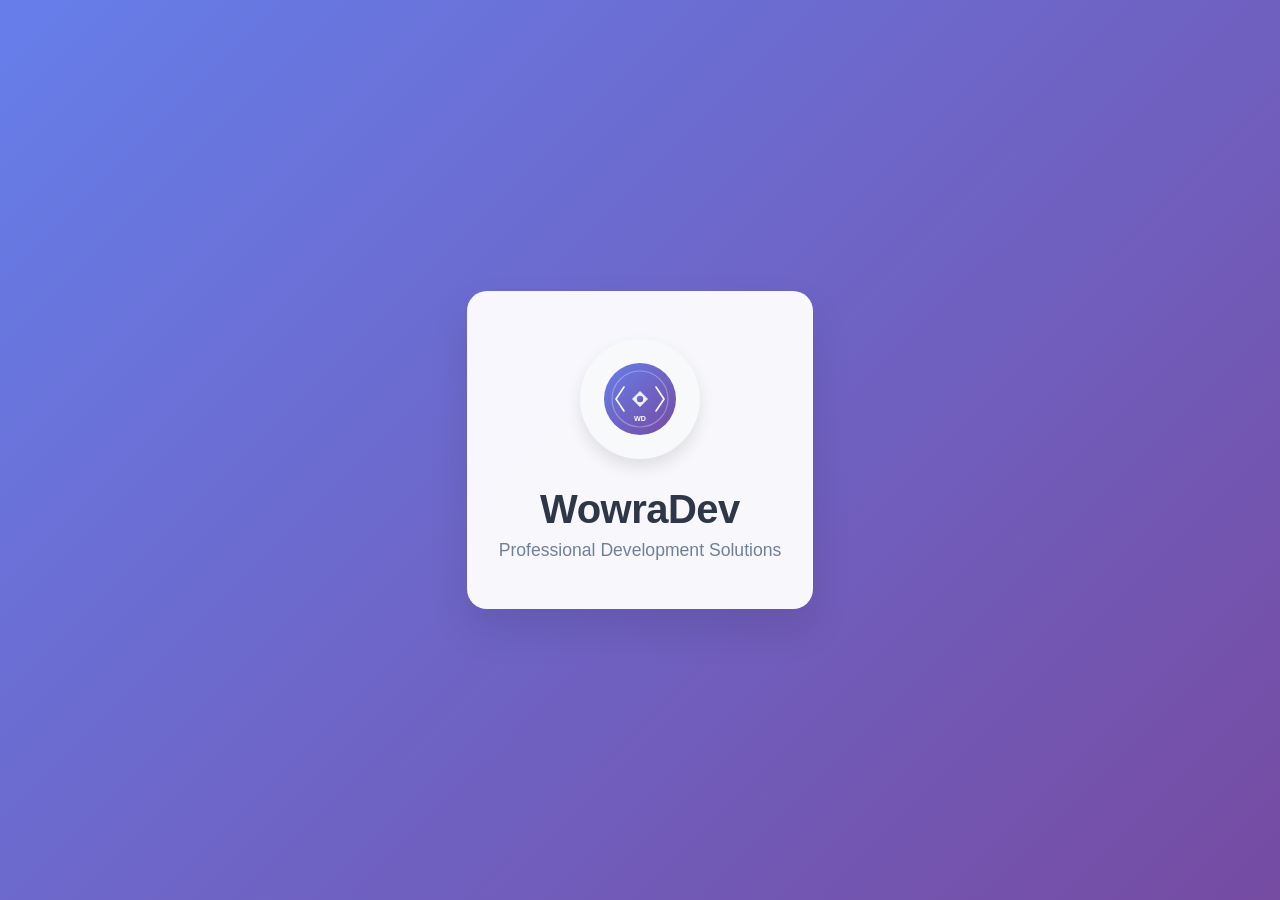
==== index.html @ b3dbdb80 "Create complete landing page with logo, styling, and responsive design Co-authored-by: marcellelek <" ====
<!DOCTYPE html>
<html lang="en">
<head>
    <meta charset="UTF-8">
    <meta name="viewport" content="width=device-width, initial-scale=1.0">
    <title>WowraDev - Development Company</title>
    <link rel="stylesheet" href="styles.css">
</head>
<body>
    <main class="container">
        <div class="logo-container">
            <img src="logo.svg" alt="WowraDev Logo" class="logo">
            <h1>WowraDev</h1>
            <p class="tagline">Professional Development Solutions</p>
        </div>
    </main>
</body>
</html>
---- styles.css ----
/* Reset and base styles */
* {
    margin: 0;
    padding: 0;
    box-sizing: border-box;
}

body {
    font-family: -apple-system, BlinkMacSystemFont, 'Segoe UI', Roboto, Oxygen, Ubuntu, Cantarell, sans-serif;
    background: linear-gradient(135deg, #667eea 0%, #764ba2 100%);
    min-height: 100vh;
    display: flex;
    align-items: center;
    justify-content: center;
    color: #333;
}

.container {
    text-align: center;
    padding: 2rem;
}

.logo-container {
    background: rgba(255, 255, 255, 0.95);
    padding: 3rem 2rem;
    border-radius: 20px;
    box-shadow: 0 20px 40px rgba(0, 0, 0, 0.1);
    backdrop-filter: blur(10px);
    max-width: 500px;
    margin: 0 auto;
}

.logo {
    width: 120px;
    height: 120px;
    margin-bottom: 1.5rem;
    border-radius: 50%;
    object-fit: contain;
    background: #f8f9fa;
    padding: 20px;
    box-shadow: 0 8px 16px rgba(0, 0, 0, 0.1);
}

h1 {
    font-size: 2.5rem;
    font-weight: 700;
    color: #2d3748;
    margin-bottom: 0.5rem;
    letter-spacing: -0.5px;
}

.tagline {
    font-size: 1.1rem;
    color: #718096;
    font-weight: 400;
    margin-top: 0.5rem;
}

/* Responsive design */
@media (max-width: 768px) {
    .container {
        padding: 1rem;
    }
    
    .logo-container {
        padding: 2rem 1.5rem;
        margin: 1rem;
    }
    
    h1 {
        font-size: 2rem;
    }
    
    .logo {
        width: 100px;
        height: 100px;
    }
}

@media (max-width: 480px) {
    h1 {
        font-size: 1.75rem;
    }
    
    .tagline {
        font-size: 1rem;
    }
    
    .logo {
        width: 80px;
        height: 80px;
        padding: 15px;
    }
}
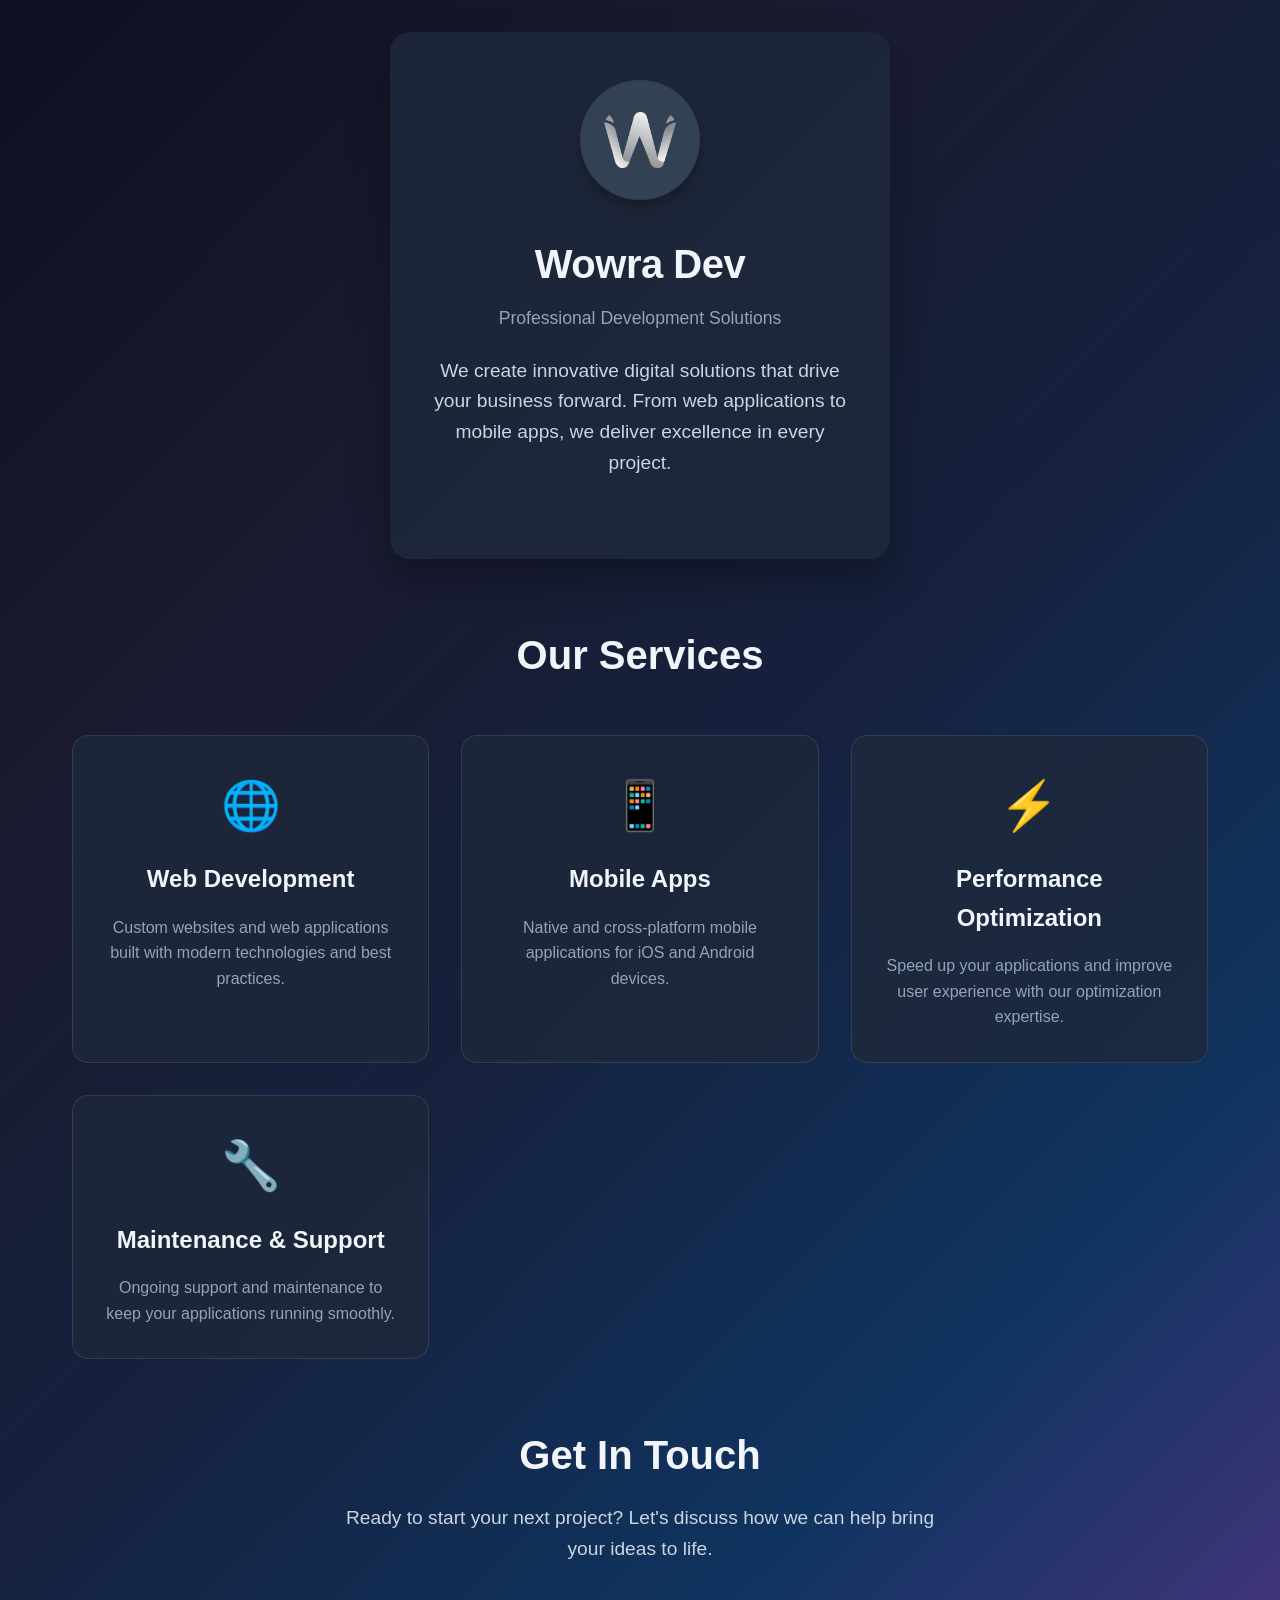
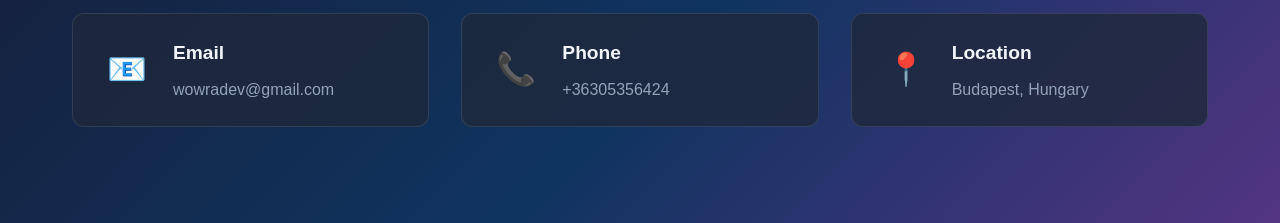
==== commit 034cda5d: "Website" ====
--- a/index.html
+++ b/index.html
@@ -3,16 +3,76 @@
 <head>
     <meta charset="UTF-8">
     <meta name="viewport" content="width=device-width, initial-scale=1.0">
-    <title>WowraDev - Development Company</title>
+    <title>Wowra Dev - Development Company</title>
     <link rel="stylesheet" href="styles.css">
 </head>
 <body>
     <main class="container">
-        <div class="logo-container">
-            <img src="logo.svg" alt="WowraDev Logo" class="logo">
-            <h1>WowraDev</h1>
-            <p class="tagline">Professional Development Solutions</p>
-        </div>
+        <!-- Hero Section -->
+        <section class="hero">
+            <div class="logo-container">
+                <img src="logo.png" alt="WowraDev Logo" class="logo">
+                <h1>Wowra Dev</h1>
+                <p class="tagline">Professional Development Solutions</p>
+                <p class="hero-description">We create innovative digital solutions that drive your business forward. From web applications to mobile apps, we deliver excellence in every project.</p>
+            </div>
+        </section>
+
+        <!-- Services Section -->
+        <section class="services">
+            <h2>Our Services</h2>
+            <div class="services-grid">
+                <div class="service-card">
+                    <div class="service-icon">🌐</div>
+                    <h3>Web Development</h3>
+                    <p>Custom websites and web applications built with modern technologies and best practices.</p>
+                </div>
+                <div class="service-card">
+                    <div class="service-icon">📱</div>
+                    <h3>Mobile Apps</h3>
+                    <p>Native and cross-platform mobile applications for iOS and Android devices.</p>
+                </div>
+                <div class="service-card">
+                    <div class="service-icon">⚡</div>
+                    <h3>Performance Optimization</h3>
+                    <p>Speed up your applications and improve user experience with our optimization expertise.</p>
+                </div>
+                <div class="service-card">
+                    <div class="service-icon">🔧</div>
+                    <h3>Maintenance & Support</h3>
+                    <p>Ongoing support and maintenance to keep your applications running smoothly.</p>
+                </div>
+            </div>
+        </section>
+
+        <!-- Contact Section -->
+        <section class="contact">
+            <h2>Get In Touch</h2>
+            <p class="contact-description">Ready to start your next project? Let's discuss how we can help bring your ideas to life.</p>
+            <div class="contact-info">
+                <div class="contact-item">
+                    <div class="contact-icon">📧</div>
+                    <div>
+                        <h4>Email</h4>
+                        <p>wowradev@gmail.com</p>
+                    </div>
+                </div>
+                <div class="contact-item">
+                    <div class="contact-icon">📞</div>
+                    <div>
+                        <h4>Phone</h4>
+                        <p>+36305356424</p>
+                    </div>
+                </div>
+                <div class="contact-item">
+                    <div class="contact-icon">📍</div>
+                    <div>
+                        <h4>Location</h4>
+                        <p>Budapest, Hungary</p>
+                    </div>
+                </div>
+            </div>
+        </section>
     </main>
 </body>
 </html>
--- a/styles.css
+++ b/styles.css
@@ -7,24 +7,23 @@
 
 body {
     font-family: -apple-system, BlinkMacSystemFont, 'Segoe UI', Roboto, Oxygen, Ubuntu, Cantarell, sans-serif;
-    background: linear-gradient(135deg, #667eea 0%, #764ba2 100%);
+    background: linear-gradient(135deg, #0f0f23 0%, #1a1a2e 25%, #16213e 50%, #0f3460 75%, #533483 100%);
     min-height: 100vh;
-    display: flex;
-    align-items: center;
-    justify-content: center;
-    color: #333;
+    color: #e2e8f0;
+    line-height: 1.6;
 }
 
 .container {
-    text-align: center;
+    max-width: 1200px;
+    margin: 0 auto;
     padding: 2rem;
 }
 
 .logo-container {
-    background: rgba(255, 255, 255, 0.95);
+    background: rgba(30, 41, 59, 0.9);
     padding: 3rem 2rem;
     border-radius: 20px;
-    box-shadow: 0 20px 40px rgba(0, 0, 0, 0.1);
+    box-shadow: 0 20px 40px rgba(0, 0, 0, 0.3);
     backdrop-filter: blur(10px);
     max-width: 500px;
     margin: 0 auto;
@@ -36,22 +35,22 @@
     margin-bottom: 1.5rem;
     border-radius: 50%;
     object-fit: contain;
-    background: #f8f9fa;
+    background: #334155;
     padding: 20px;
-    box-shadow: 0 8px 16px rgba(0, 0, 0, 0.1);
+    box-shadow: 0 8px 16px rgba(0, 0, 0, 0.3);
 }
 
 h1 {
     font-size: 2.5rem;
     font-weight: 700;
-    color: #2d3748;
+    color: #f1f5f9;
     margin-bottom: 0.5rem;
     letter-spacing: -0.5px;
 }
 
 .tagline {
     font-size: 1.1rem;
-    color: #718096;
+    color: #94a3b8;
     font-weight: 400;
     margin-top: 0.5rem;
 }
@@ -91,4 +90,274 @@
         height: 80px;
         padding: 15px;
     }
+}
+
+/* Hero Section */
+.hero {
+    text-align: center;
+    margin-bottom: 4rem;
+}
+
+.hero-description {
+    font-size: 1.2rem;
+    color: #cbd5e1;
+    margin: 1.5rem 0 2rem 0;
+    max-width: 600px;
+    margin-left: auto;
+    margin-right: auto;
+}
+
+.cta-buttons {
+    display: flex;
+    gap: 1rem;
+    justify-content: center;
+    flex-wrap: wrap;
+    margin-top: 2rem;
+}
+
+.btn {
+    padding: 12px 24px;
+    border: none;
+    border-radius: 8px;
+    font-size: 1rem;
+    font-weight: 600;
+    cursor: pointer;
+    transition: all 0.3s ease;
+    text-decoration: none;
+    display: inline-block;
+}
+
+.btn-primary {
+    background: linear-gradient(135deg, #667eea 0%, #764ba2 100%);
+    color: white;
+}
+
+.btn-primary:hover {
+    transform: translateY(-2px);
+    box-shadow: 0 8px 20px rgba(102, 126, 234, 0.4);
+}
+
+.btn-secondary {
+    background: transparent;
+    color: #e2e8f0;
+    border: 2px solid #e2e8f0;
+}
+
+.btn-secondary:hover {
+    background: #e2e8f0;
+    color: #1a1a2e;
+    transform: translateY(-2px);
+}
+
+/* Services Section */
+.services {
+    margin: 4rem 0;
+    text-align: center;
+}
+
+.services h2 {
+    font-size: 2.5rem;
+    color: #f1f5f9;
+    margin-bottom: 3rem;
+    font-weight: 700;
+}
+
+.services-grid {
+    display: grid;
+    grid-template-columns: repeat(auto-fit, minmax(280px, 1fr));
+    gap: 2rem;
+    margin-top: 2rem;
+}
+
+.service-card {
+    background: rgba(30, 41, 59, 0.8);
+    padding: 2rem;
+    border-radius: 16px;
+    border: 1px solid rgba(255, 255, 255, 0.1);
+    transition: all 0.3s ease;
+    backdrop-filter: blur(10px);
+}
+
+.service-card:hover {
+    transform: translateY(-5px);
+    box-shadow: 0 20px 40px rgba(0, 0, 0, 0.3);
+    border-color: rgba(102, 126, 234, 0.5);
+}
+
+.service-icon {
+    font-size: 3rem;
+    margin-bottom: 1rem;
+}
+
+.service-card h3 {
+    color: #f1f5f9;
+    font-size: 1.5rem;
+    margin-bottom: 1rem;
+    font-weight: 600;
+}
+
+.service-card p {
+    color: #94a3b8;
+    line-height: 1.6;
+}
+
+/* About Section */
+.about {
+    margin: 4rem 0;
+    text-align: center;
+}
+
+.about h2 {
+    font-size: 2.5rem;
+    color: #f1f5f9;
+    margin-bottom: 3rem;
+    font-weight: 700;
+}
+
+.about-content {
+    display: grid;
+    grid-template-columns: 1fr 1fr;
+    gap: 3rem;
+    align-items: center;
+    text-align: left;
+}
+
+.about-text p {
+    color: #cbd5e1;
+    font-size: 1.1rem;
+    margin-bottom: 1.5rem;
+    line-height: 1.7;
+}
+
+.stats {
+    display: flex;
+    flex-direction: column;
+    gap: 2rem;
+}
+
+.stat {
+    text-align: center;
+    padding: 1.5rem;
+    background: rgba(30, 41, 59, 0.8);
+    border-radius: 12px;
+    border: 1px solid rgba(255, 255, 255, 0.1);
+}
+
+.stat h3 {
+    font-size: 2.5rem;
+    color: #667eea;
+    font-weight: 700;
+    margin-bottom: 0.5rem;
+}
+
+.stat p {
+    color: #94a3b8;
+    font-size: 1rem;
+}
+
+/* Contact Section */
+.contact {
+    margin: 4rem 0;
+    text-align: center;
+}
+
+.contact h2 {
+    font-size: 2.5rem;
+    color: #f1f5f9;
+    margin-bottom: 1rem;
+    font-weight: 700;
+}
+
+.contact-description {
+    color: #cbd5e1;
+    font-size: 1.2rem;
+    margin-bottom: 3rem;
+    max-width: 600px;
+    margin-left: auto;
+    margin-right: auto;
+}
+
+.contact-info {
+    display: grid;
+    grid-template-columns: repeat(auto-fit, minmax(250px, 1fr));
+    gap: 2rem;
+    margin-top: 2rem;
+}
+
+.contact-item {
+    display: flex;
+    align-items: center;
+    gap: 1rem;
+    padding: 1.5rem;
+    background: rgba(30, 41, 59, 0.8);
+    border-radius: 12px;
+    border: 1px solid rgba(255, 255, 255, 0.1);
+    text-align: left;
+    transition: all 0.3s ease;
+}
+
+.contact-item:hover {
+    transform: translateY(-3px);
+    box-shadow: 0 10px 25px rgba(0, 0, 0, 0.2);
+}
+
+.contact-icon {
+    font-size: 2rem;
+    min-width: 60px;
+    text-align: center;
+}
+
+.contact-item h4 {
+    color: #f1f5f9;
+    font-size: 1.2rem;
+    margin-bottom: 0.5rem;
+    font-weight: 600;
+}
+
+.contact-item p {
+    color: #94a3b8;
+    margin: 0;
+}
+
+/* Responsive Design Updates */
+@media (max-width: 768px) {
+    .about-content {
+        grid-template-columns: 1fr;
+        text-align: center;
+    }
+    
+    .stats {
+        flex-direction: row;
+        justify-content: space-around;
+    }
+    
+    .cta-buttons {
+        flex-direction: column;
+        align-items: center;
+    }
+    
+    .btn {
+        width: 200px;
+    }
+    
+    .services h2,
+    .about h2,
+    .contact h2 {
+        font-size: 2rem;
+    }
+}
+
+@media (max-width: 480px) {
+    .stats {
+        flex-direction: column;
+    }
+    
+    .contact-info {
+        grid-template-columns: 1fr;
+    }
+    
+    .contact-item {
+        text-align: center;
+        flex-direction: column;
+    }
 }
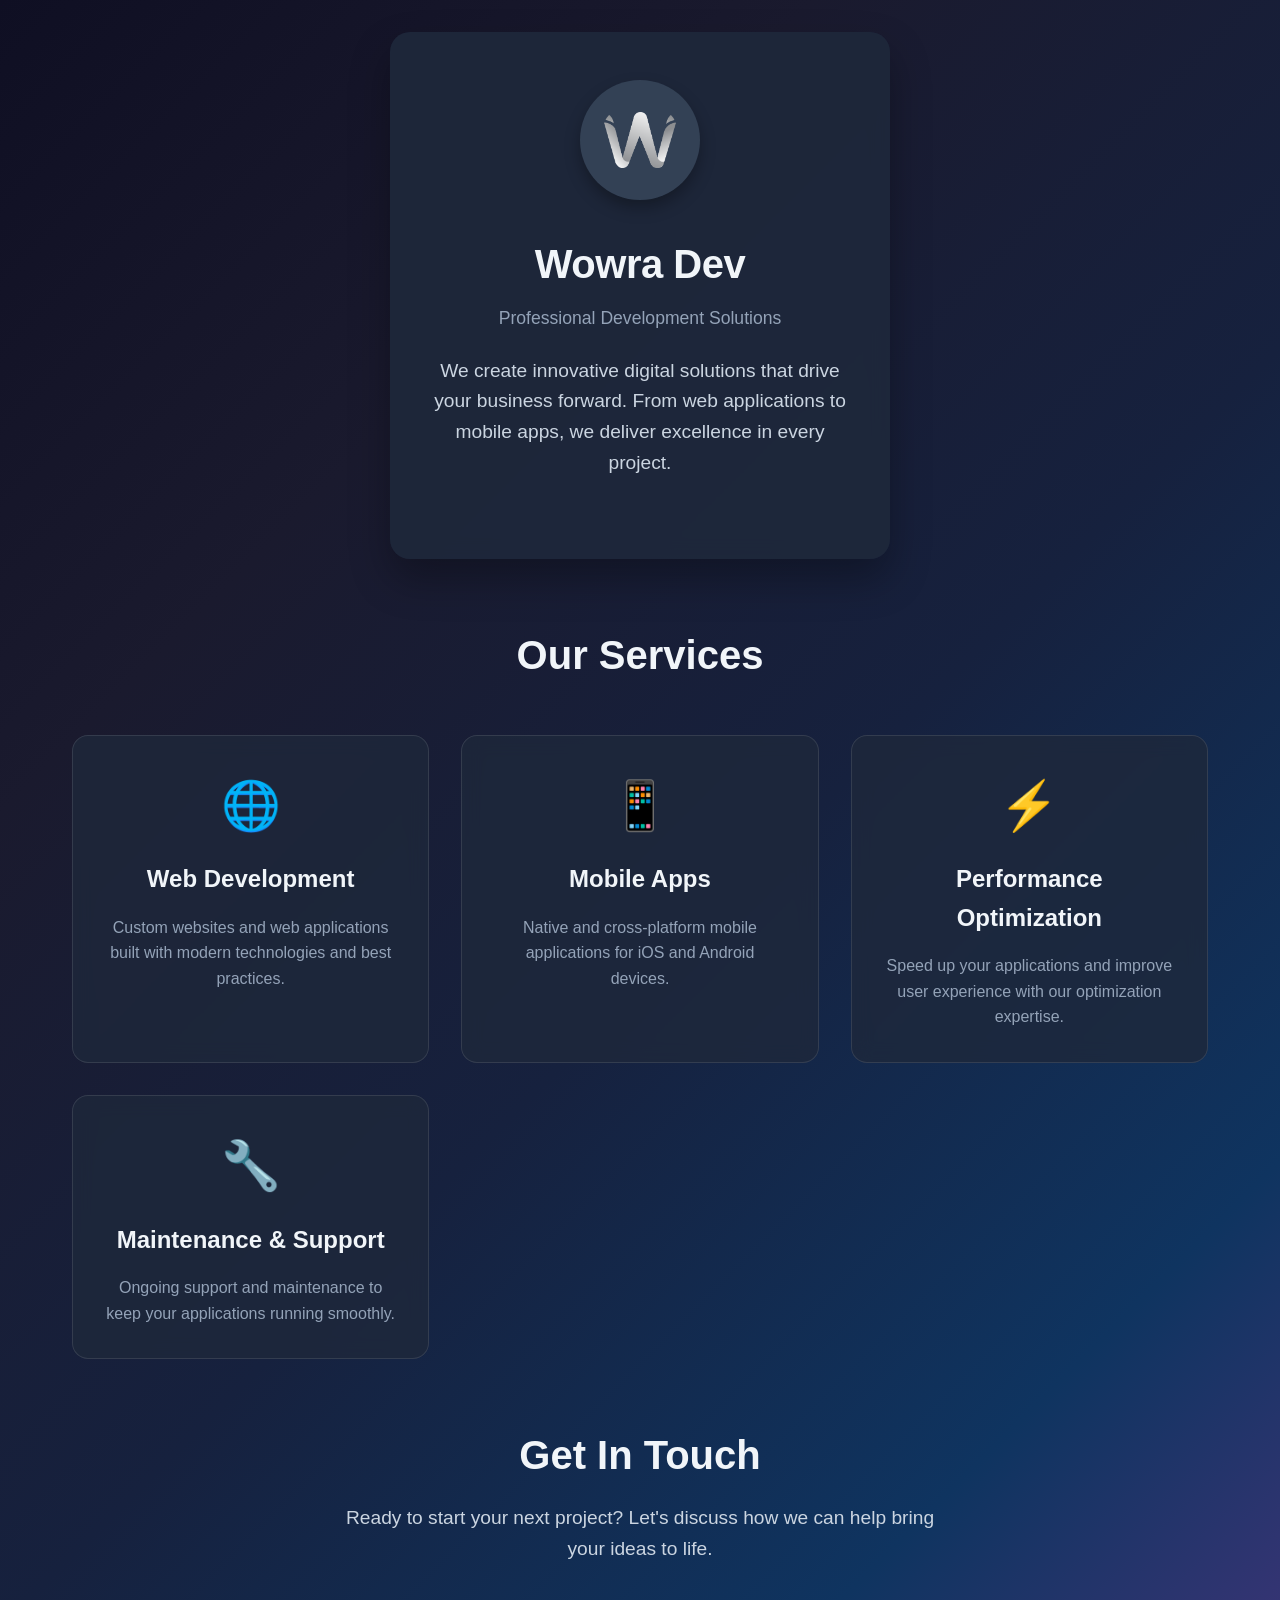
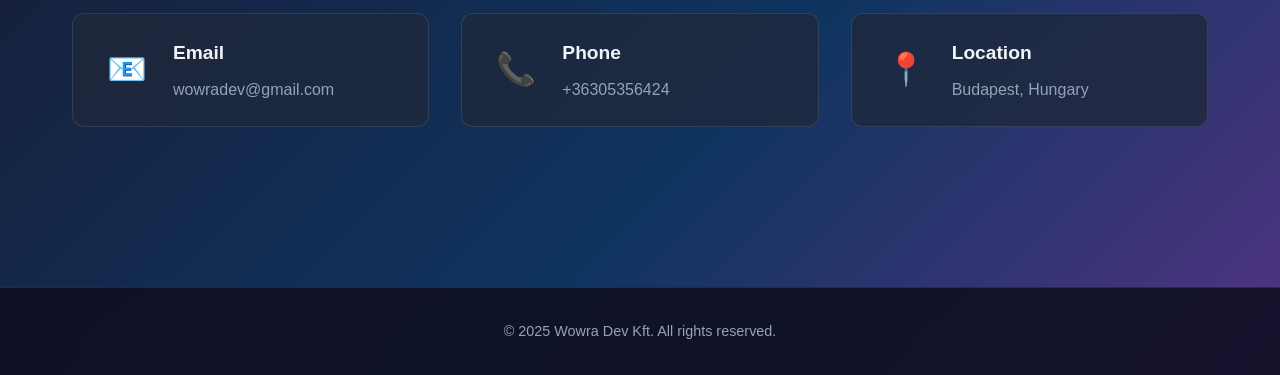
==== commit 9b286ec2: "Footer" ====
--- a/index.html
+++ b/index.html
@@ -74,5 +74,9 @@
             </div>
         </section>
     </main>
+    
+    <footer class="footer">
+        <p>&copy; 2025 Wowra Dev Kft. All rights reserved.</p>
+    </footer>
 </body>
 </html>
--- a/styles.css
+++ b/styles.css
@@ -360,4 +360,20 @@
         text-align: center;
         flex-direction: column;
     }
+}
+
+/* Footer */
+.footer {
+    background: rgba(15, 15, 35, 0.9);
+    border-top: 1px solid rgba(255, 255, 255, 0.1);
+    padding: 2rem 0;
+    text-align: center;
+    margin-top: 4rem;
+    backdrop-filter: blur(10px);
+}
+
+.footer p {
+    color: #94a3b8;
+    font-size: 0.9rem;
+    margin: 0;
 }
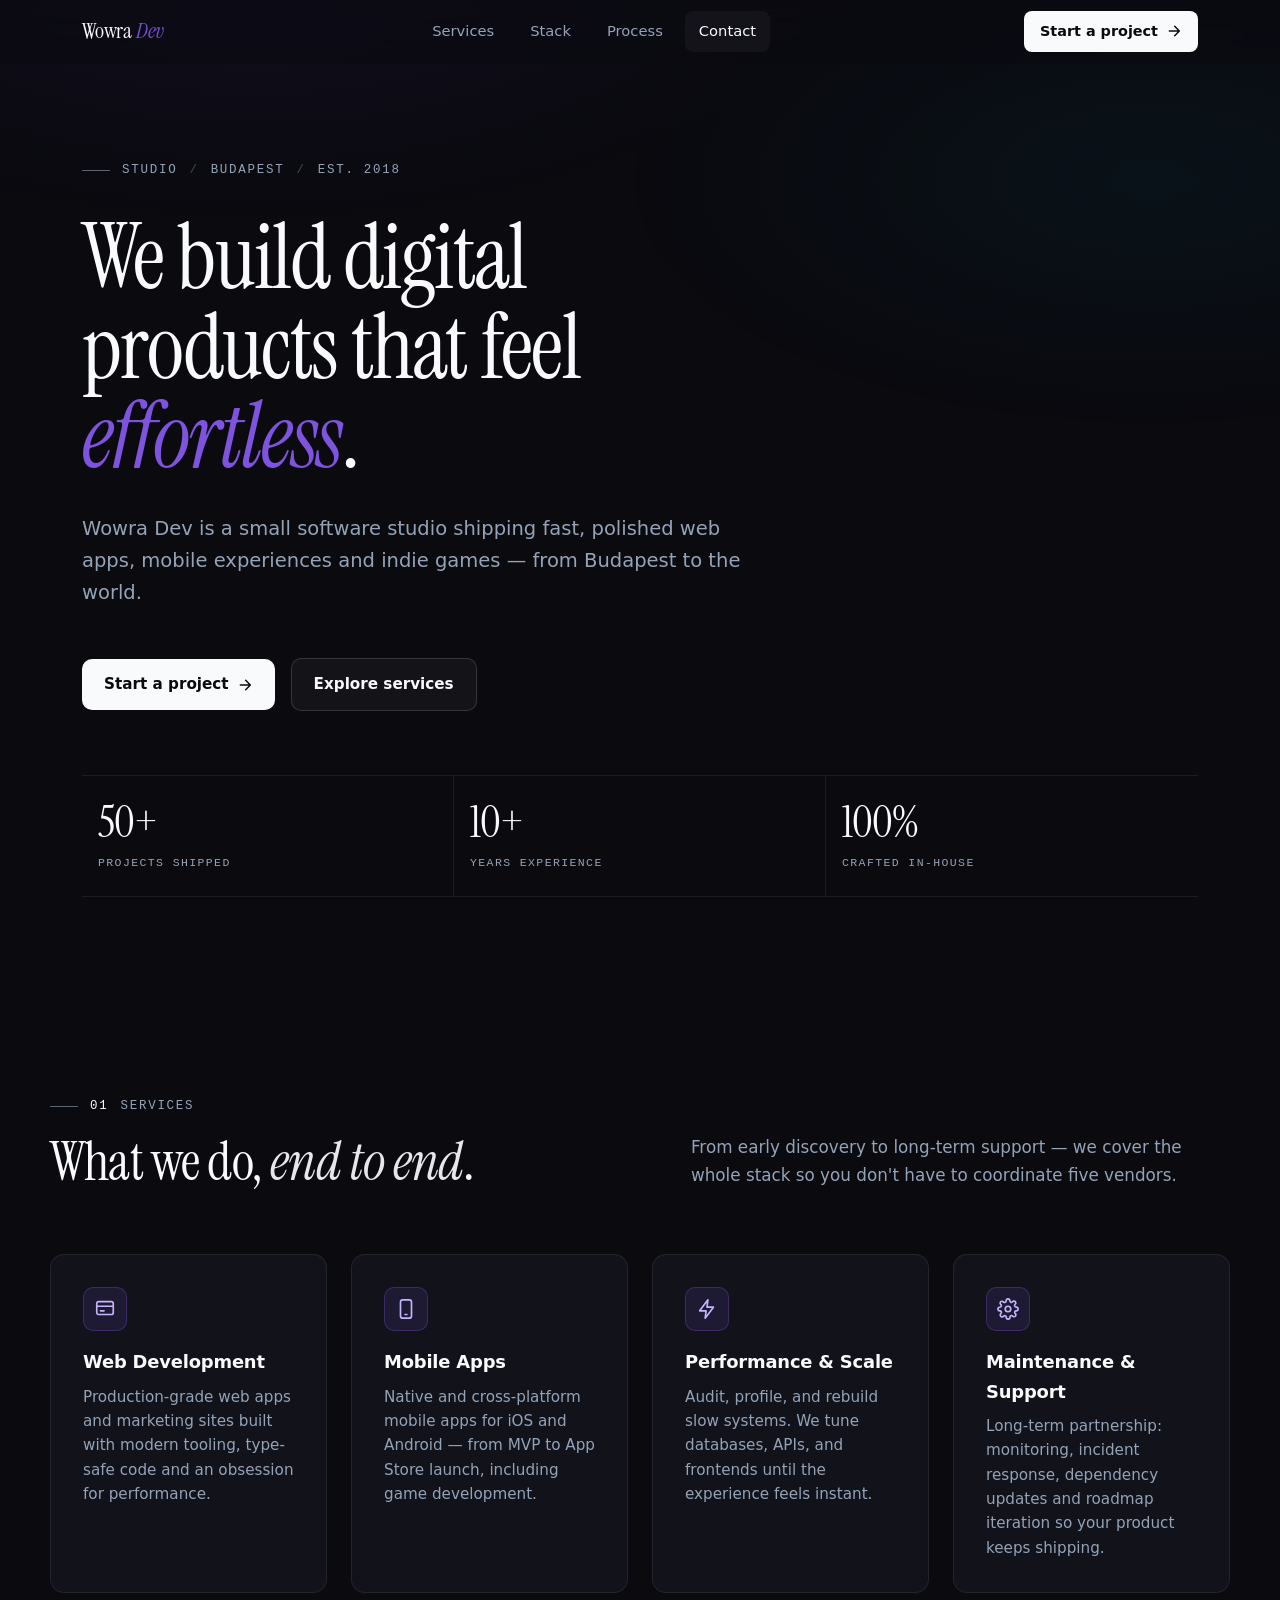
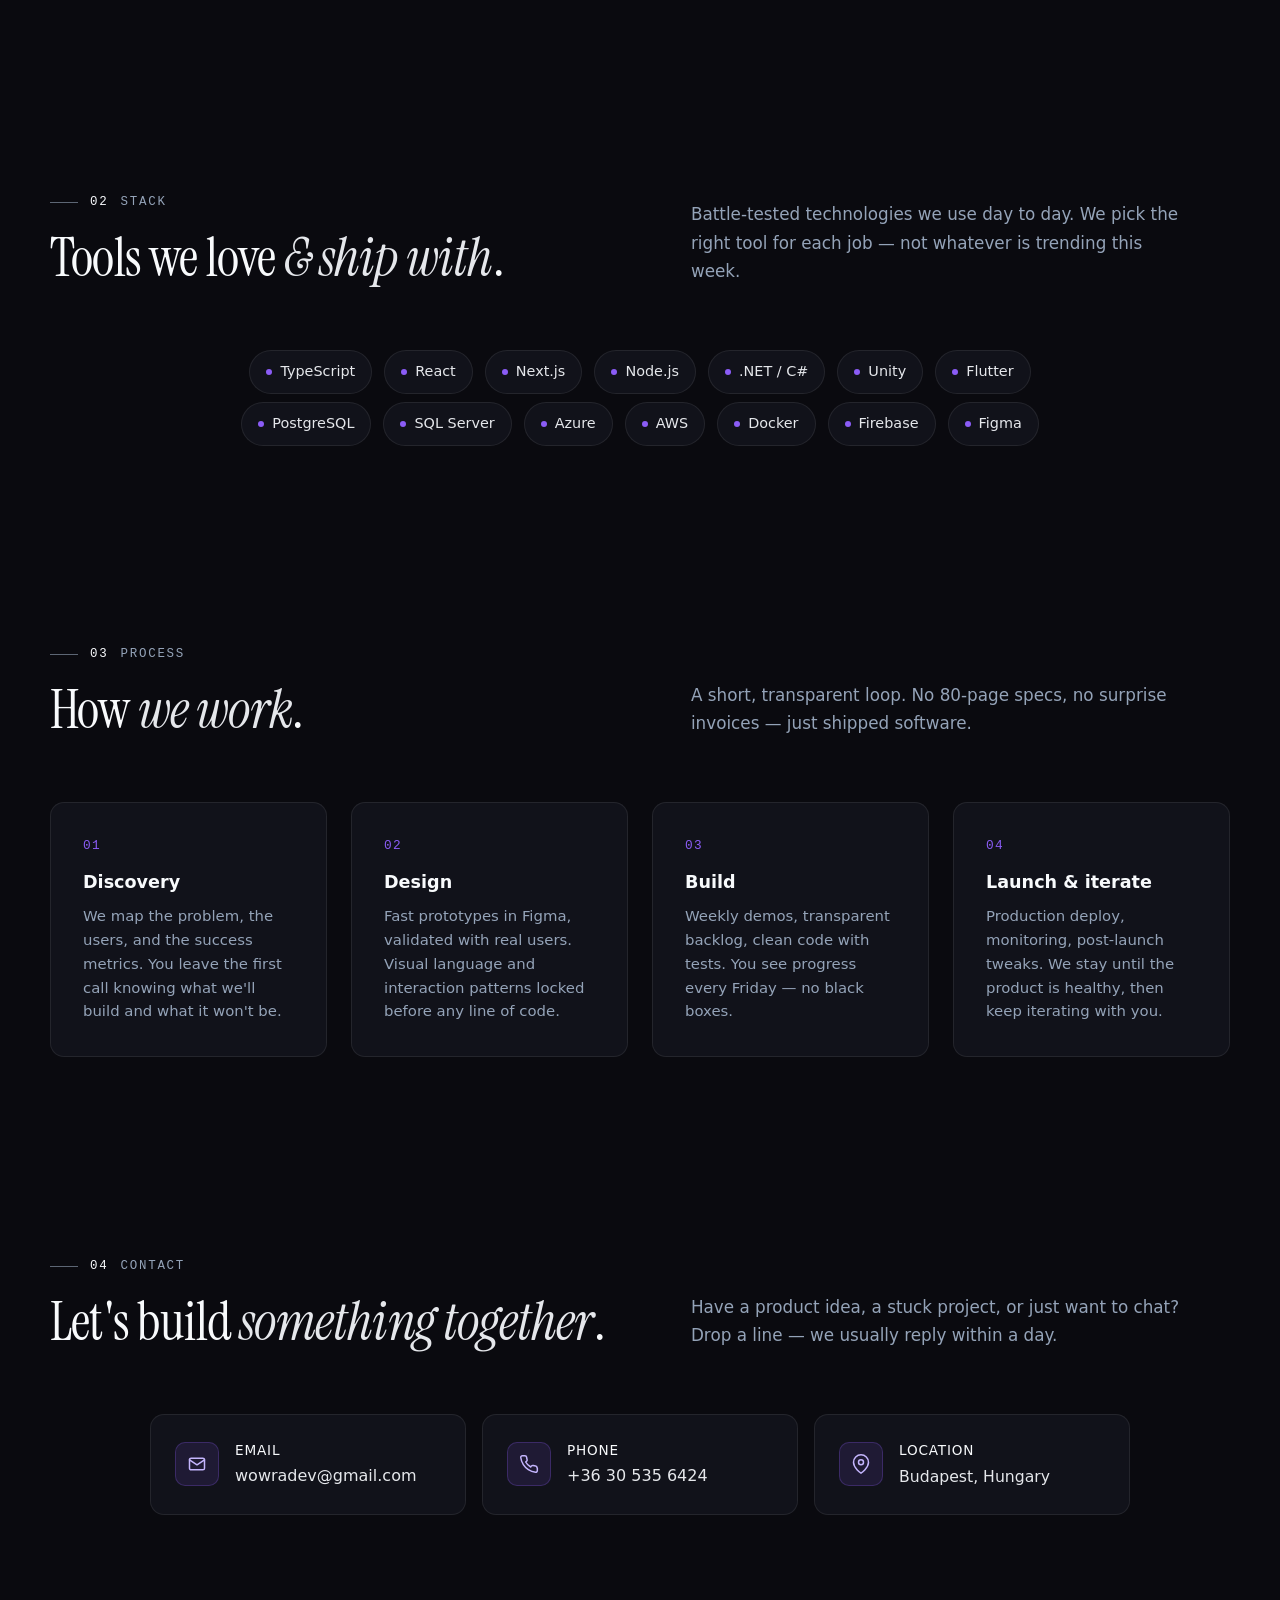
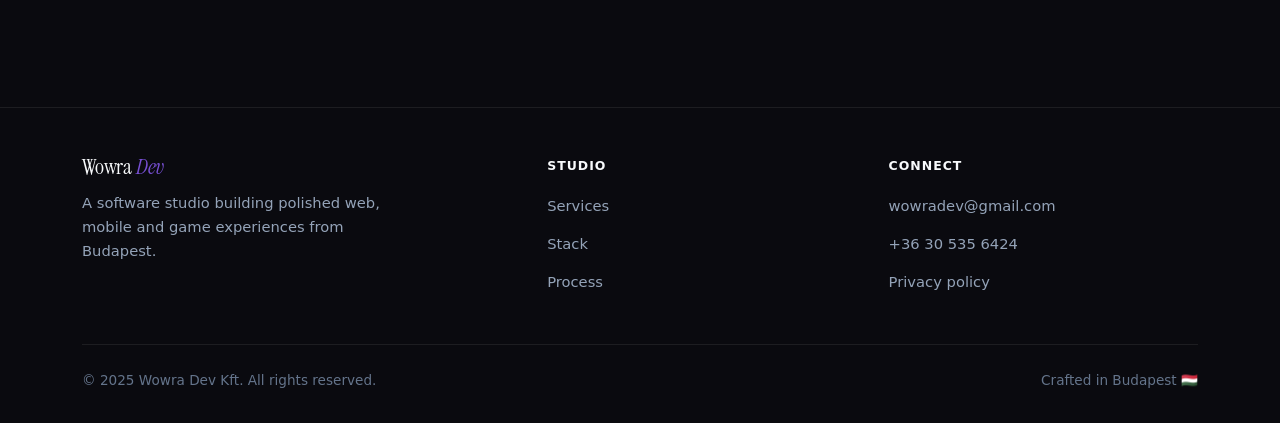
==== commit c11198f0: "redesign" ====
--- a/index.html
+++ b/index.html
@@ -3,69 +3,241 @@
 <head>
     <meta charset="UTF-8">
     <meta name="viewport" content="width=device-width, initial-scale=1.0">
-    <title>Wowra Dev - Development Company</title>
+    <title>Wowra Dev — Software studio building web, mobile & games</title>
+    <meta name="description" content="Wowra Dev is a Budapest-based software studio crafting modern web apps, mobile experiences and indie games.">
+    <link rel="icon" type="image/svg+xml" href="logo.svg">
+    <link rel="preconnect" href="https://fonts.googleapis.com">
+    <link rel="preconnect" href="https://fonts.gstatic.com" crossorigin>
     <link rel="stylesheet" href="styles.css">
 </head>
 <body>
-    <main class="container">
-        <!-- Hero Section -->
-        <section class="hero">
-            <div class="logo-container">
-                <img src="logo.png" alt="WowraDev Logo" class="logo">
-                <h1>Wowra Dev</h1>
-                <p class="tagline">Professional Development Solutions</p>
-                <p class="hero-description">We create innovative digital solutions that drive your business forward. From web applications to mobile apps, we deliver excellence in every project.</p>
-            </div>
-        </section>
-
-        <!-- Services Section -->
-        <section class="services">
-            <h2>Our Services</h2>
+    <div class="bg-grid" aria-hidden="true"></div>
+
+    <header class="nav" id="nav">
+        <div class="nav-inner">
+            <a href="#top" class="brand" aria-label="Wowra Dev home">
+                Wowra <em>Dev</em>
+            </a>
+
+            <nav aria-label="Primary">
+                <ul class="nav-links" id="navLinks">
+                    <li><a href="#services">Services</a></li>
+                    <li><a href="#stack">Stack</a></li>
+                    <li><a href="#process">Process</a></li>
+                    <li><a href="#contact">Contact</a></li>
+                </ul>
+            </nav>
+
+            <a class="nav-cta" href="#contact">
+                Start a project
+                <svg class="btn-icon" viewBox="0 0 24 24" fill="none" stroke="currentColor" stroke-width="2.2" stroke-linecap="round" stroke-linejoin="round" aria-hidden="true"><path d="M5 12h14M13 5l7 7-7 7"/></svg>
+            </a>
+
+            <button class="nav-toggle" id="navToggle" aria-label="Toggle navigation" aria-expanded="false" aria-controls="navLinks">
+                <svg viewBox="0 0 24 24" fill="none" stroke="currentColor" stroke-width="2" stroke-linecap="round" stroke-linejoin="round" width="22" height="22" aria-hidden="true"><line x1="4" y1="7" x2="20" y2="7"/><line x1="4" y1="12" x2="20" y2="12"/><line x1="4" y1="17" x2="20" y2="17"/></svg>
+            </button>
+        </div>
+    </header>
+
+    <main id="top">
+        <!-- ============ Hero ============ -->
+        <section class="hero container">
+            <p class="hero-meta reveal">
+                <span>Studio</span>
+                <span class="sep">/</span>
+                <span>Budapest</span>
+                <span class="sep">/</span>
+                <span>Est. 2018</span>
+            </p>
+            <h1 class="reveal reveal-delay-1">
+                We build digital<br>
+                products that feel <em>effortless</em>.
+            </h1>
+            <p class="hero-sub reveal reveal-delay-2">
+                Wowra Dev is a small software studio shipping fast, polished web apps,
+                mobile experiences and indie games — from Budapest to the world.
+            </p>
+            <div class="hero-cta reveal reveal-delay-3">
+                <a class="btn btn-primary" href="#contact">
+                    Start a project
+                    <svg class="btn-icon" viewBox="0 0 24 24" fill="none" stroke="currentColor" stroke-width="2.2" stroke-linecap="round" stroke-linejoin="round" aria-hidden="true"><path d="M5 12h14M13 5l7 7-7 7"/></svg>
+                </a>
+                <a class="btn btn-ghost" href="#services">Explore services</a>
+            </div>
+
+            <div class="hero-stats reveal reveal-delay-4">
+                <div class="hero-stat">
+                    <span class="n" data-count="50" data-suffix="+">0</span>
+                    <span class="l">Projects shipped</span>
+                </div>
+                <div class="hero-stat">
+                    <span class="n" data-count="10" data-suffix="+">0</span>
+                    <span class="l">Years experience</span>
+                </div>
+                <div class="hero-stat">
+                    <span class="n" data-count="100" data-suffix="%">0</span>
+                    <span class="l">Crafted in-house</span>
+                </div>
+            </div>
+        </section>
+
+        <!-- ============ Services ============ -->
+        <section class="section container" id="services">
+            <div class="section-head reveal">
+                <div>
+                    <span class="section-label"><span class="num">01</span><span>Services</span></span>
+                    <h2>What we do, <em>end&nbsp;to&nbsp;end</em>.</h2>
+                </div>
+                <p>From early discovery to long-term support — we cover the whole stack so you don't have to coordinate five vendors.</p>
+            </div>
+
             <div class="services-grid">
-                <div class="service-card">
-                    <div class="service-icon">🌐</div>
+                <article class="card reveal">
+                    <div class="card-icon">
+                        <svg viewBox="0 0 24 24" fill="none" stroke="currentColor" stroke-width="1.8" stroke-linecap="round" stroke-linejoin="round" aria-hidden="true">
+                            <rect x="3" y="4" width="18" height="14" rx="2"/>
+                            <path d="M3 9h18M7 14h4"/>
+                        </svg>
+                    </div>
                     <h3>Web Development</h3>
-                    <p>Custom websites and web applications built with modern technologies and best practices.</p>
-                </div>
-                <div class="service-card">
-                    <div class="service-icon">📱</div>
+                    <p>Production-grade web apps and marketing sites built with modern tooling, type-safe code and an obsession for performance.</p>
+                </article>
+
+                <article class="card reveal reveal-delay-1">
+                    <div class="card-icon">
+                        <svg viewBox="0 0 24 24" fill="none" stroke="currentColor" stroke-width="1.8" stroke-linecap="round" stroke-linejoin="round" aria-hidden="true">
+                            <rect x="6" y="2" width="12" height="20" rx="2.5"/>
+                            <path d="M11 18h2"/>
+                        </svg>
+                    </div>
                     <h3>Mobile Apps</h3>
-                    <p>Native and cross-platform mobile applications for iOS and Android devices.</p>
-                </div>
-                <div class="service-card">
-                    <div class="service-icon">⚡</div>
-                    <h3>Performance Optimization</h3>
-                    <p>Speed up your applications and improve user experience with our optimization expertise.</p>
-                </div>
-                <div class="service-card">
-                    <div class="service-icon">🔧</div>
-                    <h3>Maintenance & Support</h3>
-                    <p>Ongoing support and maintenance to keep your applications running smoothly.</p>
-                </div>
-            </div>
-        </section>
-
-        <!-- Contact Section -->
-        <section class="contact">
-            <h2>Get In Touch</h2>
-            <p class="contact-description">Ready to start your next project? Let's discuss how we can help bring your ideas to life.</p>
-            <div class="contact-info">
-                <div class="contact-item">
-                    <div class="contact-icon">📧</div>
+                    <p>Native and cross-platform mobile apps for iOS and Android — from MVP to App Store launch, including game development.</p>
+                </article>
+
+                <article class="card reveal reveal-delay-2">
+                    <div class="card-icon">
+                        <svg viewBox="0 0 24 24" fill="none" stroke="currentColor" stroke-width="1.8" stroke-linecap="round" stroke-linejoin="round" aria-hidden="true">
+                            <path d="M13 2 4 14h7l-1 8 9-12h-7l1-8z"/>
+                        </svg>
+                    </div>
+                    <h3>Performance &amp; Scale</h3>
+                    <p>Audit, profile, and rebuild slow systems. We tune databases, APIs, and frontends until the experience feels instant.</p>
+                </article>
+
+                <article class="card reveal reveal-delay-3">
+                    <div class="card-icon">
+                        <svg viewBox="0 0 24 24" fill="none" stroke="currentColor" stroke-width="1.8" stroke-linecap="round" stroke-linejoin="round" aria-hidden="true">
+                            <circle cx="12" cy="12" r="3"/>
+                            <path d="M19.4 15a1.7 1.7 0 0 0 .3 1.8l.1.1a2 2 0 1 1-2.8 2.8l-.1-.1a1.7 1.7 0 0 0-1.8-.3 1.7 1.7 0 0 0-1 1.5V21a2 2 0 1 1-4 0v-.1a1.7 1.7 0 0 0-1.1-1.5 1.7 1.7 0 0 0-1.8.3l-.1.1a2 2 0 1 1-2.8-2.8l.1-.1a1.7 1.7 0 0 0 .3-1.8 1.7 1.7 0 0 0-1.5-1H3a2 2 0 1 1 0-4h.1a1.7 1.7 0 0 0 1.5-1.1 1.7 1.7 0 0 0-.3-1.8l-.1-.1a2 2 0 1 1 2.8-2.8l.1.1a1.7 1.7 0 0 0 1.8.3H9a1.7 1.7 0 0 0 1-1.5V3a2 2 0 1 1 4 0v.1a1.7 1.7 0 0 0 1 1.5 1.7 1.7 0 0 0 1.8-.3l.1-.1a2 2 0 1 1 2.8 2.8l-.1.1a1.7 1.7 0 0 0-.3 1.8V9a1.7 1.7 0 0 0 1.5 1H21a2 2 0 1 1 0 4h-.1a1.7 1.7 0 0 0-1.5 1z"/>
+                        </svg>
+                    </div>
+                    <h3>Maintenance &amp; Support</h3>
+                    <p>Long-term partnership: monitoring, incident response, dependency updates and roadmap iteration so your product keeps shipping.</p>
+                </article>
+            </div>
+        </section>
+
+        <!-- ============ Tech stack ============ -->
+        <section class="section container" id="stack">
+            <div class="section-head reveal">
+                <div>
+                    <span class="section-label"><span class="num">02</span><span>Stack</span></span>
+                    <h2>Tools we love <em>&amp; ship with</em>.</h2>
+                </div>
+                <p>Battle-tested technologies we use day to day. We pick the right tool for each job — not whatever is trending this week.</p>
+            </div>
+
+            <div class="tech-strip reveal">
+                <span class="badge"><span class="badge-dot"></span>TypeScript</span>
+                <span class="badge"><span class="badge-dot"></span>React</span>
+                <span class="badge"><span class="badge-dot"></span>Next.js</span>
+                <span class="badge"><span class="badge-dot"></span>Node.js</span>
+                <span class="badge"><span class="badge-dot"></span>.NET / C#</span>
+                <span class="badge"><span class="badge-dot"></span>Unity</span>
+                <span class="badge"><span class="badge-dot"></span>Flutter</span>
+                <span class="badge"><span class="badge-dot"></span>PostgreSQL</span>
+                <span class="badge"><span class="badge-dot"></span>SQL Server</span>
+                <span class="badge"><span class="badge-dot"></span>Azure</span>
+                <span class="badge"><span class="badge-dot"></span>AWS</span>
+                <span class="badge"><span class="badge-dot"></span>Docker</span>
+                <span class="badge"><span class="badge-dot"></span>Firebase</span>
+                <span class="badge"><span class="badge-dot"></span>Figma</span>
+            </div>
+        </section>
+
+        <!-- ============ Process ============ -->
+        <section class="section container" id="process">
+            <div class="section-head reveal">
+                <div>
+                    <span class="section-label"><span class="num">03</span><span>Process</span></span>
+                    <h2>How <em>we work</em>.</h2>
+                </div>
+                <p>A short, transparent loop. No 80-page specs, no surprise invoices — just shipped software.</p>
+            </div>
+
+            <div class="process-grid">
+                <article class="step reveal">
+                    <h3>Discovery</h3>
+                    <p>We map the problem, the users, and the success metrics. You leave the first call knowing what we'll build and what it won't be.</p>
+                </article>
+                <article class="step reveal reveal-delay-1">
+                    <h3>Design</h3>
+                    <p>Fast prototypes in Figma, validated with real users. Visual language and interaction patterns locked before any line of code.</p>
+                </article>
+                <article class="step reveal reveal-delay-2">
+                    <h3>Build</h3>
+                    <p>Weekly demos, transparent backlog, clean code with tests. You see progress every Friday — no black boxes.</p>
+                </article>
+                <article class="step reveal reveal-delay-3">
+                    <h3>Launch &amp; iterate</h3>
+                    <p>Production deploy, monitoring, post-launch tweaks. We stay until the product is healthy, then keep iterating with you.</p>
+                </article>
+            </div>
+        </section>
+
+        <!-- ============ Contact ============ -->
+        <section class="section container" id="contact">
+            <div class="section-head reveal">
+                <div>
+                    <span class="section-label"><span class="num">04</span><span>Contact</span></span>
+                    <h2>Let's build <em>something together</em>.</h2>
+                </div>
+                <p>Have a product idea, a stuck project, or just want to chat? Drop a line — we usually reply within a day.</p>
+            </div>
+
+            <div class="contact-grid">
+                <a class="contact-card reveal" href="mailto:wowradev@gmail.com">
+                    <div class="contact-card-icon">
+                        <svg viewBox="0 0 24 24" fill="none" stroke="currentColor" stroke-width="1.8" stroke-linecap="round" stroke-linejoin="round" aria-hidden="true">
+                            <rect x="3" y="5" width="18" height="14" rx="2"/>
+                            <path d="m3 7 9 6 9-6"/>
+                        </svg>
+                    </div>
                     <div>
                         <h4>Email</h4>
-                        <p>wowradev@gmail.com</p>
-                    </div>
-                </div>
-                <div class="contact-item">
-                    <div class="contact-icon">📞</div>
+                        <span>wowradev@gmail.com</span>
+                    </div>
+                </a>
+
+                <a class="contact-card reveal reveal-delay-1" href="tel:+36305356424">
+                    <div class="contact-card-icon">
+                        <svg viewBox="0 0 24 24" fill="none" stroke="currentColor" stroke-width="1.8" stroke-linecap="round" stroke-linejoin="round" aria-hidden="true">
+                            <path d="M22 16.9v3a2 2 0 0 1-2.2 2 19.8 19.8 0 0 1-8.6-3.1 19.5 19.5 0 0 1-6-6A19.8 19.8 0 0 1 2.1 4.2 2 2 0 0 1 4.1 2h3a2 2 0 0 1 2 1.7c.1 1 .3 1.9.6 2.8a2 2 0 0 1-.5 2.1L8 9.6a16 16 0 0 0 6 6l1-1.3a2 2 0 0 1 2.1-.5c.9.3 1.8.5 2.8.6a2 2 0 0 1 1.7 2z"/>
+                        </svg>
+                    </div>
                     <div>
                         <h4>Phone</h4>
-                        <p>+36305356424</p>
-                    </div>
-                </div>
-                <div class="contact-item">
-                    <div class="contact-icon">📍</div>
+                        <span>+36 30 535 6424</span>
+                    </div>
+                </a>
+
+                <div class="contact-card reveal reveal-delay-2">
+                    <div class="contact-card-icon">
+                        <svg viewBox="0 0 24 24" fill="none" stroke="currentColor" stroke-width="1.8" stroke-linecap="round" stroke-linejoin="round" aria-hidden="true">
+                            <path d="M21 10c0 7-9 13-9 13S3 17 3 10a9 9 0 1 1 18 0z"/>
+                            <circle cx="12" cy="10" r="3"/>
+                        </svg>
+                    </div>
                     <div>
                         <h4>Location</h4>
                         <p>Budapest, Hungary</p>
@@ -74,9 +246,40 @@
             </div>
         </section>
     </main>
-    
+
     <footer class="footer">
-        <p>&copy; 2025 Wowra Dev Kft. All rights reserved.</p>
+        <div class="container">
+            <div class="footer-grid">
+                <div class="footer-brand">
+                    <a href="#top" class="brand">
+                        Wowra <em>Dev</em>
+                    </a>
+                    <p>A software studio building polished web, mobile and game experiences from Budapest.</p>
+                </div>
+                <div class="footer-col">
+                    <h5>Studio</h5>
+                    <ul>
+                        <li><a href="#services">Services</a></li>
+                        <li><a href="#stack">Stack</a></li>
+                        <li><a href="#process">Process</a></li>
+                    </ul>
+                </div>
+                <div class="footer-col">
+                    <h5>Connect</h5>
+                    <ul>
+                        <li><a href="mailto:wowradev@gmail.com">wowradev@gmail.com</a></li>
+                        <li><a href="tel:+36305356424">+36 30 535 6424</a></li>
+                        <li><a href="privacy/">Privacy policy</a></li>
+                    </ul>
+                </div>
+            </div>
+            <div class="footer-bottom">
+                <span>&copy; 2025 Wowra Dev Kft. All rights reserved.</span>
+                <span>Crafted in Budapest 🇭🇺</span>
+            </div>
+        </div>
     </footer>
+
+    <script src="script.js" defer></script>
 </body>
-</html>+</html>
--- a/styles.css
+++ b/styles.css
@@ -1,379 +1,944 @@
-/* Reset and base styles */
-* {
+/* =============================================================
+   Wowra Dev — Editorial Design System
+   ============================================================= */
+
+@import url('https://fonts.googleapis.com/css2?family=Instrument+Serif:ital@0;1&display=swap');
+
+/* ---------- Design tokens ---------- */
+:root {
+    /* Surface scale */
+    --bg: #0a0a0f;
+    --bg-elev: #0e0f17;
+    --surface: #11121a;
+    --surface-2: #161823;
+    --border: rgba(255, 255, 255, 0.08);
+    --border-strong: rgba(255, 255, 255, 0.14);
+
+    /* Text scale */
+    --text: #e5e7eb;
+    --text-strong: #f8fafc;
+    --text-muted: #94a3b8;
+    --text-dim: #64748b;
+
+    /* Accent */
+    --accent: #8b5cf6;
+    --accent-2: #06b6d4;
+    --accent-grad: linear-gradient(135deg, #8b5cf6 0%, #06b6d4 100%);
+    --accent-grad-soft: linear-gradient(135deg, rgba(139, 92, 246, 0.18), rgba(6, 182, 212, 0.18));
+    --accent-glow: 0 0 40px rgba(139, 92, 246, 0.35);
+
+    /* Spacing */
+    --space-1: 0.25rem;
+    --space-2: 0.5rem;
+    --space-3: 0.75rem;
+    --space-4: 1rem;
+    --space-5: 1.5rem;
+    --space-6: 2rem;
+    --space-7: 3rem;
+    --space-8: 4rem;
+    --space-9: 6rem;
+
+    /* Radius */
+    --radius-sm: 8px;
+    --radius: 14px;
+    --radius-lg: 20px;
+    --radius-pill: 999px;
+
+    /* Shadow */
+    --shadow-sm: 0 2px 6px rgba(0, 0, 0, 0.25);
+    --shadow: 0 10px 30px rgba(0, 0, 0, 0.35);
+    --shadow-lg: 0 30px 60px rgba(0, 0, 0, 0.45);
+
+    /* Typography */
+    --font-sans: ui-sans-serif, system-ui, -apple-system, "Segoe UI", Roboto,
+        "Helvetica Neue", Arial, sans-serif;
+    --font-serif: "Instrument Serif", "Iowan Old Style", "Palatino Linotype",
+        Palatino, Georgia, "Times New Roman", serif;
+    --font-mono: ui-monospace, SFMono-Regular, "JetBrains Mono", Menlo, Consolas, monospace;
+
+    /* Layout */
+    --container: 1180px;
+    --nav-h: 64px;
+}
+
+/* ---------- Reset ---------- */
+*,
+*::before,
+*::after {
+    box-sizing: border-box;
     margin: 0;
     padding: 0;
-    box-sizing: border-box;
+}
+
+html {
+    scroll-behavior: smooth;
 }
 
 body {
-    font-family: -apple-system, BlinkMacSystemFont, 'Segoe UI', Roboto, Oxygen, Ubuntu, Cantarell, sans-serif;
-    background: linear-gradient(135deg, #0f0f23 0%, #1a1a2e 25%, #16213e 50%, #0f3460 75%, #533483 100%);
+    font-family: var(--font-sans);
+    background: var(--bg);
+    color: var(--text);
+    line-height: 1.65;
+    -webkit-font-smoothing: antialiased;
+    -moz-osx-font-smoothing: grayscale;
+    text-rendering: optimizeLegibility;
+    overflow-x: hidden;
     min-height: 100vh;
-    color: #e2e8f0;
-    line-height: 1.6;
-}
-
+}
+
+img,
+svg {
+    display: block;
+    max-width: 100%;
+}
+
+a {
+    color: inherit;
+    text-decoration: none;
+}
+
+button {
+    font-family: inherit;
+    cursor: pointer;
+    border: none;
+    background: none;
+    color: inherit;
+}
+
+::selection {
+    background: rgba(139, 92, 246, 0.35);
+    color: var(--text-strong);
+}
+
+/* ---------- Decorative background ---------- */
+.bg-grid {
+    position: fixed;
+    inset: 0;
+    z-index: -2;
+    background:
+        radial-gradient(ellipse 70% 50% at 20% -10%, rgba(139, 92, 246, 0.08), transparent 70%),
+        radial-gradient(ellipse 60% 40% at 90% 20%, rgba(6, 182, 212, 0.05), transparent 70%);
+    pointer-events: none;
+}
+
+/* ---------- Layout ---------- */
 .container {
-    max-width: 1200px;
+    width: 100%;
+    max-width: var(--container);
     margin: 0 auto;
-    padding: 2rem;
-}
-
-.logo-container {
-    background: rgba(30, 41, 59, 0.9);
-    padding: 3rem 2rem;
-    border-radius: 20px;
-    box-shadow: 0 20px 40px rgba(0, 0, 0, 0.3);
-    backdrop-filter: blur(10px);
-    max-width: 500px;
-    margin: 0 auto;
-}
-
-.logo {
-    width: 120px;
-    height: 120px;
-    margin-bottom: 1.5rem;
-    border-radius: 50%;
-    object-fit: contain;
-    background: #334155;
-    padding: 20px;
-    box-shadow: 0 8px 16px rgba(0, 0, 0, 0.3);
-}
-
-h1 {
-    font-size: 2.5rem;
-    font-weight: 700;
-    color: #f1f5f9;
-    margin-bottom: 0.5rem;
-    letter-spacing: -0.5px;
-}
-
-.tagline {
-    font-size: 1.1rem;
-    color: #94a3b8;
-    font-weight: 400;
-    margin-top: 0.5rem;
-}
-
-/* Responsive design */
-@media (max-width: 768px) {
-    .container {
-        padding: 1rem;
-    }
-    
-    .logo-container {
-        padding: 2rem 1.5rem;
-        margin: 1rem;
-    }
-    
-    h1 {
-        font-size: 2rem;
-    }
-    
-    .logo {
-        width: 100px;
-        height: 100px;
-    }
-}
-
-@media (max-width: 480px) {
-    h1 {
-        font-size: 1.75rem;
-    }
-    
-    .tagline {
-        font-size: 1rem;
-    }
-    
-    .logo {
-        width: 80px;
-        height: 80px;
-        padding: 15px;
-    }
-}
-
-/* Hero Section */
-.hero {
-    text-align: center;
-    margin-bottom: 4rem;
-}
-
-.hero-description {
-    font-size: 1.2rem;
-    color: #cbd5e1;
-    margin: 1.5rem 0 2rem 0;
-    max-width: 600px;
+    padding: 0 var(--space-6);
+}
+
+.section {
+    padding: var(--space-9) 0;
+    position: relative;
+}
+
+.section-head {
+    display: grid;
+    grid-template-columns: 1.1fr 1fr;
+    gap: var(--space-7);
+    align-items: end;
+    margin-bottom: var(--space-8);
+}
+
+.section-head--center {
+    grid-template-columns: 1fr;
+    max-width: 720px;
     margin-left: auto;
     margin-right: auto;
-}
-
-.cta-buttons {
+    text-align: center;
+}
+
+.section-label {
+    display: inline-flex;
+    align-items: center;
+    gap: var(--space-3);
+    font-family: var(--font-mono);
+    font-size: 0.78rem;
+    font-weight: 500;
+    letter-spacing: 0.14em;
+    text-transform: uppercase;
+    color: var(--text-muted);
+    margin-bottom: var(--space-4);
+}
+
+.section-label::before {
+    content: "";
+    width: 28px;
+    height: 1px;
+    background: currentColor;
+    opacity: 0.6;
+}
+
+.section-label .num {
+    color: var(--text-strong);
+}
+
+.section h2 {
+    font-family: var(--font-serif);
+    font-size: clamp(2.2rem, 4.5vw, 3.4rem);
+    line-height: 1.05;
+    color: var(--text-strong);
+    font-weight: 400;
+    letter-spacing: -0.015em;
+}
+
+.section h2 em {
+    font-style: italic;
+    color: var(--text);
+}
+
+.section-head p {
+    color: var(--text-muted);
+    font-size: 1.05rem;
+    line-height: 1.7;
+    max-width: 46ch;
+}
+
+.section-head--center p {
+    margin-left: auto;
+    margin-right: auto;
+    margin-top: var(--space-3);
+}
+
+/* ---------- Navigation ---------- */
+.nav {
+    position: fixed;
+    top: 0;
+    left: 0;
+    right: 0;
+    z-index: 50;
+    height: var(--nav-h);
     display: flex;
-    gap: 1rem;
+    align-items: center;
+    background: rgba(10, 10, 15, 0.6);
+    border-bottom: 1px solid transparent;
+    backdrop-filter: blur(14px) saturate(140%);
+    -webkit-backdrop-filter: blur(14px) saturate(140%);
+    transition: border-color 0.25s ease, background-color 0.25s ease;
+}
+
+.nav.scrolled {
+    background: rgba(10, 10, 15, 0.85);
+    border-bottom-color: var(--border);
+}
+
+.nav-inner {
+    width: 100%;
+    max-width: var(--container);
+    margin: 0 auto;
+    padding: 0 var(--space-6);
+    display: flex;
+    align-items: center;
+    justify-content: space-between;
+    gap: var(--space-5);
+}
+
+.brand {
+    display: inline-flex;
+    align-items: baseline;
+    gap: 4px;
+    font-family: var(--font-serif);
+    font-size: 1.35rem;
+    font-weight: 400;
+    color: var(--text-strong);
+    letter-spacing: -0.01em;
+    line-height: 1;
+}
+
+.brand em {
+    font-style: italic;
+    color: var(--accent);
+    opacity: 0.85;
+}
+
+.nav-links {
+    display: flex;
+    align-items: center;
+    gap: var(--space-2);
+    list-style: none;
+}
+
+.nav-links a {
+    display: inline-block;
+    padding: 8px 14px;
+    border-radius: var(--radius-sm);
+    color: var(--text-muted);
+    font-size: 0.92rem;
+    font-weight: 500;
+    transition: color 0.2s ease, background-color 0.2s ease;
+}
+
+.nav-links a:hover,
+.nav-links a.active {
+    color: var(--text-strong);
+    background: rgba(255, 255, 255, 0.04);
+}
+
+.nav-cta {
+    display: inline-flex;
+    align-items: center;
+    gap: 8px;
+    padding: 9px 16px;
+    background: var(--text-strong);
+    color: var(--bg);
+    border-radius: var(--radius-sm);
+    font-weight: 600;
+    font-size: 0.9rem;
+    transition: transform 0.2s ease, box-shadow 0.2s ease;
+}
+
+.nav-cta:hover {
+    transform: translateY(-1px);
+    box-shadow: 0 8px 20px rgba(255, 255, 255, 0.15);
+}
+
+.nav-toggle {
+    display: none;
+    width: 40px;
+    height: 40px;
+    border-radius: 8px;
+    color: var(--text-strong);
+    align-items: center;
     justify-content: center;
+}
+
+.nav-toggle:hover {
+    background: rgba(255, 255, 255, 0.05);
+}
+
+/* ---------- Hero ---------- */
+.hero {
+    padding-top: calc(var(--nav-h) + var(--space-9));
+    padding-bottom: var(--space-9);
+    position: relative;
+}
+
+.hero-meta {
+    display: flex;
+    align-items: center;
+    gap: var(--space-3);
+    font-family: var(--font-mono);
+    font-size: 0.78rem;
+    letter-spacing: 0.14em;
+    text-transform: uppercase;
+    color: var(--text-muted);
+    margin-bottom: var(--space-6);
+}
+
+.hero-meta::before {
+    content: "";
+    width: 28px;
+    height: 1px;
+    background: currentColor;
+    opacity: 0.6;
+}
+
+.hero-meta .sep {
+    opacity: 0.4;
+}
+
+.hero h1 {
+    font-family: var(--font-serif);
+    font-size: clamp(2.8rem, 8vw, 5.6rem);
+    line-height: 1;
+    letter-spacing: -0.02em;
+    color: var(--text-strong);
+    font-weight: 400;
+    max-width: 16ch;
+}
+
+.hero h1 em {
+    font-style: italic;
+    color: var(--accent);
+    opacity: 0.9;
+}
+
+.hero-sub {
+    margin: var(--space-6) 0 0;
+    color: var(--text-muted);
+    font-size: clamp(1.05rem, 1.6vw, 1.22rem);
+    max-width: 56ch;
+    line-height: 1.65;
+}
+
+.hero-cta {
+    display: flex;
+    gap: var(--space-4);
     flex-wrap: wrap;
-    margin-top: 2rem;
+    margin-top: var(--space-7);
+    align-items: center;
 }
 
 .btn {
-    padding: 12px 24px;
-    border: none;
-    border-radius: 8px;
-    font-size: 1rem;
+    display: inline-flex;
+    align-items: center;
+    gap: 8px;
+    padding: 13px 22px;
+    border-radius: 10px;
+    font-size: 0.95rem;
     font-weight: 600;
-    cursor: pointer;
-    transition: all 0.3s ease;
-    text-decoration: none;
-    display: inline-block;
+    transition: transform 0.2s ease, box-shadow 0.2s ease, background-color 0.2s ease;
+    white-space: nowrap;
 }
 
 .btn-primary {
-    background: linear-gradient(135deg, #667eea 0%, #764ba2 100%);
-    color: white;
+    background: var(--text-strong);
+    color: var(--bg);
 }
 
 .btn-primary:hover {
     transform: translateY(-2px);
-    box-shadow: 0 8px 20px rgba(102, 126, 234, 0.4);
-}
-
-.btn-secondary {
-    background: transparent;
-    color: #e2e8f0;
-    border: 2px solid #e2e8f0;
-}
-
-.btn-secondary:hover {
-    background: #e2e8f0;
-    color: #1a1a2e;
+    box-shadow: 0 14px 30px rgba(255, 255, 255, 0.15);
+}
+
+.btn-ghost {
+    background: rgba(255, 255, 255, 0.04);
+    color: var(--text-strong);
+    border: 1px solid var(--border-strong);
+}
+
+.btn-ghost:hover {
+    background: rgba(255, 255, 255, 0.08);
     transform: translateY(-2px);
 }
 
-/* Services Section */
-.services {
-    margin: 4rem 0;
-    text-align: center;
-}
-
-.services h2 {
-    font-size: 2.5rem;
-    color: #f1f5f9;
-    margin-bottom: 3rem;
-    font-weight: 700;
-}
-
+.btn-icon {
+    width: 16px;
+    height: 16px;
+    transition: transform 0.2s ease;
+}
+
+.btn:hover .btn-icon {
+    transform: translateX(3px);
+}
+
+/* Hero stats */
+.hero-stats {
+    display: grid;
+    grid-template-columns: repeat(3, 1fr);
+    gap: 0;
+    margin: var(--space-8) 0 0;
+    border-top: 1px solid var(--border);
+    border-bottom: 1px solid var(--border);
+}
+
+.hero-stat {
+    padding: var(--space-5) var(--space-4);
+    border-right: 1px solid var(--border);
+}
+
+.hero-stat:last-child {
+    border-right: 0;
+}
+
+.hero-stat .n {
+    display: block;
+    font-family: var(--font-serif);
+    font-size: clamp(2rem, 4vw, 2.8rem);
+    font-weight: 400;
+    color: var(--text-strong);
+    letter-spacing: -0.02em;
+    font-variant-numeric: tabular-nums;
+    line-height: 1;
+}
+
+.hero-stat .l {
+    display: block;
+    margin-top: var(--space-2);
+    color: var(--text-muted);
+    font-family: var(--font-mono);
+    font-size: 0.72rem;
+    letter-spacing: 0.12em;
+    text-transform: uppercase;
+}
+
+/* ---------- Services ---------- */
 .services-grid {
     display: grid;
-    grid-template-columns: repeat(auto-fit, minmax(280px, 1fr));
-    gap: 2rem;
-    margin-top: 2rem;
-}
-
-.service-card {
-    background: rgba(30, 41, 59, 0.8);
-    padding: 2rem;
-    border-radius: 16px;
-    border: 1px solid rgba(255, 255, 255, 0.1);
-    transition: all 0.3s ease;
-    backdrop-filter: blur(10px);
-}
-
-.service-card:hover {
-    transform: translateY(-5px);
-    box-shadow: 0 20px 40px rgba(0, 0, 0, 0.3);
-    border-color: rgba(102, 126, 234, 0.5);
-}
-
-.service-icon {
-    font-size: 3rem;
-    margin-bottom: 1rem;
-}
-
-.service-card h3 {
-    color: #f1f5f9;
-    font-size: 1.5rem;
-    margin-bottom: 1rem;
+    grid-template-columns: repeat(auto-fit, minmax(260px, 1fr));
+    gap: var(--space-5);
+}
+
+.card {
+    position: relative;
+    padding: var(--space-6);
+    background: var(--surface);
+    border: 1px solid var(--border);
+    border-radius: var(--radius);
+    transition: transform 0.3s ease, border-color 0.3s ease, background-color 0.3s ease;
+    overflow: hidden;
+}
+
+.card::before {
+    content: "";
+    position: absolute;
+    inset: 0;
+    background: var(--accent-grad-soft);
+    opacity: 0;
+    transition: opacity 0.3s ease;
+    pointer-events: none;
+}
+
+.card:hover {
+    transform: translateY(-4px);
+    border-color: var(--border-strong);
+}
+
+.card:hover::before {
+    opacity: 1;
+}
+
+.card > * {
+    position: relative;
+}
+
+.card-icon {
+    width: 44px;
+    height: 44px;
+    border-radius: 10px;
+    background: rgba(139, 92, 246, 0.12);
+    border: 1px solid rgba(139, 92, 246, 0.25);
+    display: grid;
+    place-items: center;
+    color: #c4b5fd;
+    margin-bottom: var(--space-4);
+}
+
+.card-icon svg {
+    width: 22px;
+    height: 22px;
+}
+
+.card h3 {
+    color: var(--text-strong);
+    font-size: 1.12rem;
     font-weight: 600;
-}
-
-.service-card p {
-    color: #94a3b8;
+    margin-bottom: var(--space-2);
+    letter-spacing: -0.01em;
+}
+
+.card p {
+    color: var(--text-muted);
+    font-size: 0.95rem;
     line-height: 1.6;
 }
 
-/* About Section */
-.about {
-    margin: 4rem 0;
-    text-align: center;
-}
-
-.about h2 {
-    font-size: 2.5rem;
-    color: #f1f5f9;
-    margin-bottom: 3rem;
-    font-weight: 700;
-}
-
-.about-content {
+/* ---------- Tech stack ---------- */
+.tech-strip {
+    display: flex;
+    flex-wrap: wrap;
+    gap: var(--space-2) var(--space-3);
+    justify-content: center;
+    max-width: 880px;
+    margin: 0 auto;
+}
+
+.badge {
+    display: inline-flex;
+    align-items: center;
+    gap: 8px;
+    padding: 9px 16px;
+    background: var(--surface);
+    border: 1px solid var(--border);
+    border-radius: var(--radius-pill);
+    color: var(--text);
+    font-size: 0.9rem;
+    font-weight: 500;
+    transition: transform 0.2s ease, border-color 0.2s ease, background-color 0.2s ease;
+}
+
+.badge:hover {
+    transform: translateY(-2px);
+    border-color: var(--border-strong);
+    background: var(--surface-2);
+}
+
+.badge .badge-dot {
+    width: 6px;
+    height: 6px;
+    border-radius: 50%;
+    background: var(--accent);
+}
+
+/* ---------- Process timeline ---------- */
+.process-grid {
     display: grid;
-    grid-template-columns: 1fr 1fr;
-    gap: 3rem;
-    align-items: center;
-    text-align: left;
-}
-
-.about-text p {
-    color: #cbd5e1;
+    grid-template-columns: repeat(auto-fit, minmax(220px, 1fr));
+    gap: var(--space-5);
+    counter-reset: step;
+}
+
+.step {
+    position: relative;
+    padding: var(--space-6);
+    background: var(--surface);
+    border: 1px solid var(--border);
+    border-radius: var(--radius);
+    transition: transform 0.3s ease, border-color 0.3s ease;
+}
+
+.step:hover {
+    transform: translateY(-3px);
+    border-color: var(--border-strong);
+}
+
+.step::before {
+    counter-increment: step;
+    content: "0" counter(step);
+    display: block;
+    font-family: var(--font-mono);
+    font-size: 0.8rem;
+    color: var(--accent);
+    margin-bottom: var(--space-3);
+    letter-spacing: 0.1em;
+}
+
+.step h3 {
+    color: var(--text-strong);
     font-size: 1.1rem;
-    margin-bottom: 1.5rem;
-    line-height: 1.7;
-}
-
-.stats {
+    font-weight: 600;
+    margin-bottom: var(--space-2);
+}
+
+.step p {
+    color: var(--text-muted);
+    font-size: 0.93rem;
+    line-height: 1.6;
+}
+
+/* ---------- Contact ---------- */
+.contact-grid {
+    display: grid;
+    grid-template-columns: repeat(auto-fit, minmax(240px, 1fr));
+    gap: var(--space-4);
+    max-width: 980px;
+    margin: 0 auto;
+}
+
+.contact-card {
+    display: flex;
+    align-items: center;
+    gap: var(--space-4);
+    padding: var(--space-5);
+    background: var(--surface);
+    border: 1px solid var(--border);
+    border-radius: var(--radius);
+    transition: transform 0.2s ease, border-color 0.2s ease;
+}
+
+.contact-card:hover {
+    transform: translateY(-3px);
+    border-color: var(--border-strong);
+}
+
+.contact-card-icon {
+    width: 44px;
+    height: 44px;
+    flex-shrink: 0;
+    border-radius: 10px;
+    background: rgba(139, 92, 246, 0.12);
+    border: 1px solid rgba(139, 92, 246, 0.25);
+    display: grid;
+    place-items: center;
+    color: #c4b5fd;
+}
+
+.contact-card-icon svg {
+    width: 20px;
+    height: 20px;
+}
+
+.contact-card h4 {
+    color: var(--text-strong);
+    font-size: 0.85rem;
+    font-weight: 500;
+    text-transform: uppercase;
+    letter-spacing: 0.06em;
+    margin-bottom: 2px;
+}
+
+.contact-card a,
+.contact-card p {
+    color: var(--text);
+    font-size: 0.98rem;
+    font-weight: 500;
+}
+
+.contact-card a:hover {
+    color: var(--accent-2);
+}
+
+/* ---------- Footer ---------- */
+.footer {
+    margin-top: var(--space-9);
+    border-top: 1px solid var(--border);
+    padding: var(--space-7) 0 var(--space-6);
+}
+
+.footer-grid {
+    display: grid;
+    grid-template-columns: 1.4fr 1fr 1fr;
+    gap: var(--space-6);
+    margin-bottom: var(--space-7);
+}
+
+.footer-brand .brand {
+    margin-bottom: var(--space-3);
+}
+
+.footer-brand p {
+    color: var(--text-muted);
+    font-size: 0.92rem;
+    max-width: 320px;
+}
+
+.footer-col h5 {
+    color: var(--text-strong);
+    font-size: 0.78rem;
+    font-weight: 600;
+    text-transform: uppercase;
+    letter-spacing: 0.08em;
+    margin-bottom: var(--space-4);
+}
+
+.footer-col ul {
+    list-style: none;
     display: flex;
     flex-direction: column;
-    gap: 2rem;
-}
-
-.stat {
-    text-align: center;
-    padding: 1.5rem;
-    background: rgba(30, 41, 59, 0.8);
-    border-radius: 12px;
-    border: 1px solid rgba(255, 255, 255, 0.1);
-}
-
-.stat h3 {
-    font-size: 2.5rem;
-    color: #667eea;
+    gap: var(--space-3);
+}
+
+.footer-col a {
+    color: var(--text-muted);
+    font-size: 0.92rem;
+    transition: color 0.2s ease;
+}
+
+.footer-col a:hover {
+    color: var(--text-strong);
+}
+
+.footer-bottom {
+    padding-top: var(--space-5);
+    border-top: 1px solid var(--border);
+    display: flex;
+    justify-content: space-between;
+    align-items: center;
+    flex-wrap: wrap;
+    gap: var(--space-3);
+    color: var(--text-dim);
+    font-size: 0.85rem;
+}
+
+/* ---------- Reveal animations ---------- */
+.reveal {
+    opacity: 0;
+    transform: translateY(24px);
+    transition: opacity 0.7s ease, transform 0.7s cubic-bezier(0.22, 1, 0.36, 1);
+    will-change: opacity, transform;
+}
+
+.reveal.is-visible {
+    opacity: 1;
+    transform: none;
+}
+
+.reveal-delay-1 { transition-delay: 0.08s; }
+.reveal-delay-2 { transition-delay: 0.16s; }
+.reveal-delay-3 { transition-delay: 0.24s; }
+.reveal-delay-4 { transition-delay: 0.32s; }
+.reveal-delay-5 { transition-delay: 0.4s; }
+
+/* ---------- Responsive ---------- */
+@media (max-width: 900px) {
+    .section-head {
+        grid-template-columns: 1fr;
+        gap: var(--space-4);
+        align-items: start;
+    }
+
+    .footer-grid {
+        grid-template-columns: 1fr 1fr;
+    }
+
+    .footer-brand {
+        grid-column: 1 / -1;
+    }
+}
+
+@media (max-width: 760px) {
+    .nav-links,
+    .nav-cta {
+        display: none;
+    }
+
+    .nav-toggle {
+        display: inline-flex;
+    }
+
+    .nav-links.open {
+        display: flex;
+        position: absolute;
+        top: var(--nav-h);
+        left: var(--space-5);
+        right: var(--space-5);
+        flex-direction: column;
+        align-items: stretch;
+        padding: var(--space-3);
+        background: var(--bg-elev);
+        border: 1px solid var(--border);
+        border-radius: var(--radius);
+        box-shadow: var(--shadow);
+    }
+
+    .nav-links.open a {
+        padding: var(--space-3) var(--space-4);
+    }
+
+    .section {
+        padding: var(--space-8) 0;
+    }
+
+    .hero-stats {
+        grid-template-columns: 1fr;
+    }
+
+    .footer-grid {
+        grid-template-columns: 1fr;
+    }
+
+    .footer-bottom {
+        justify-content: center;
+        text-align: center;
+    }
+}
+
+@media (max-width: 480px) {
+    .container {
+        padding: 0 var(--space-4);
+    }
+
+    .nav-inner {
+        padding: 0 var(--space-4);
+    }
+
+    .btn {
+        padding: 12px 18px;
+        font-size: 0.92rem;
+    }
+}
+
+/* ---------- Reduced motion ---------- */
+@media (prefers-reduced-motion: reduce) {
+    *,
+    *::before,
+    *::after {
+        animation-duration: 0.001ms !important;
+        animation-iteration-count: 1 !important;
+        transition-duration: 0.001ms !important;
+        scroll-behavior: auto !important;
+    }
+
+    .reveal {
+        opacity: 1;
+        transform: none;
+    }
+}
+
+/* =============================================================
+   Legal / Privacy Policy page
+   ============================================================= */
+.legal-wrap {
+    padding-top: calc(var(--nav-h) + var(--space-7));
+    padding-bottom: var(--space-8);
+}
+
+.legal {
+    max-width: 820px;
+    margin: 0 auto;
+    background: var(--surface);
+    padding: clamp(var(--space-6), 4vw, var(--space-8));
+    border-radius: var(--radius-lg);
+    border: 1px solid var(--border);
+    box-shadow: var(--shadow);
+}
+
+.back-link {
+    display: inline-flex;
+    align-items: center;
+    gap: 6px;
+    margin-bottom: var(--space-5);
+    color: var(--text-muted);
+    font-size: 0.92rem;
+    transition: color 0.2s ease;
+}
+
+.back-link:hover {
+    color: var(--accent-2);
+}
+
+.legal h1 {
+    font-size: clamp(1.8rem, 4vw, 2.3rem);
+    color: var(--text-strong);
+    letter-spacing: -0.02em;
+    margin-bottom: var(--space-2);
     font-weight: 700;
-    margin-bottom: 0.5rem;
-}
-
-.stat p {
-    color: #94a3b8;
-    font-size: 1rem;
-}
-
-/* Contact Section */
-.contact {
-    margin: 4rem 0;
-    text-align: center;
-}
-
-.contact h2 {
-    font-size: 2.5rem;
-    color: #f1f5f9;
-    margin-bottom: 1rem;
-    font-weight: 700;
-}
-
-.contact-description {
-    color: #cbd5e1;
-    font-size: 1.2rem;
-    margin-bottom: 3rem;
-    max-width: 600px;
-    margin-left: auto;
-    margin-right: auto;
-}
-
-.contact-info {
-    display: grid;
-    grid-template-columns: repeat(auto-fit, minmax(250px, 1fr));
-    gap: 2rem;
-    margin-top: 2rem;
-}
-
-.contact-item {
-    display: flex;
-    align-items: center;
-    gap: 1rem;
-    padding: 1.5rem;
-    background: rgba(30, 41, 59, 0.8);
-    border-radius: 12px;
-    border: 1px solid rgba(255, 255, 255, 0.1);
-    text-align: left;
-    transition: all 0.3s ease;
-}
-
-.contact-item:hover {
-    transform: translateY(-3px);
-    box-shadow: 0 10px 25px rgba(0, 0, 0, 0.2);
-}
-
-.contact-icon {
-    font-size: 2rem;
-    min-width: 60px;
-    text-align: center;
-}
-
-.contact-item h4 {
-    color: #f1f5f9;
-    font-size: 1.2rem;
-    margin-bottom: 0.5rem;
+}
+
+.policy-meta {
+    color: var(--text-muted);
+    font-size: 0.92rem;
+    margin-bottom: var(--space-6);
+}
+
+.policy-meta span {
+    display: block;
+}
+
+.legal h2 {
+    color: var(--text-strong);
+    font-size: 1.35rem;
     font-weight: 600;
-}
-
-.contact-item p {
-    color: #94a3b8;
-    margin: 0;
-}
-
-/* Responsive Design Updates */
-@media (max-width: 768px) {
-    .about-content {
-        grid-template-columns: 1fr;
-        text-align: center;
-    }
-    
-    .stats {
-        flex-direction: row;
-        justify-content: space-around;
-    }
-    
-    .cta-buttons {
-        flex-direction: column;
-        align-items: center;
-    }
-    
-    .btn {
-        width: 200px;
-    }
-    
-    .services h2,
-    .about h2,
-    .contact h2 {
-        font-size: 2rem;
-    }
-}
-
-@media (max-width: 480px) {
-    .stats {
-        flex-direction: column;
-    }
-    
-    .contact-info {
-        grid-template-columns: 1fr;
-    }
-    
-    .contact-item {
-        text-align: center;
-        flex-direction: column;
-    }
-}
-
-/* Footer */
-.footer {
-    background: rgba(15, 15, 35, 0.9);
-    border-top: 1px solid rgba(255, 255, 255, 0.1);
-    padding: 2rem 0;
-    text-align: center;
-    margin-top: 4rem;
-    backdrop-filter: blur(10px);
-}
-
-.footer p {
-    color: #94a3b8;
-    font-size: 0.9rem;
-    margin: 0;
-}+    margin: var(--space-7) 0 var(--space-4);
+    padding-bottom: var(--space-2);
+    border-bottom: 1px solid var(--border);
+    letter-spacing: -0.01em;
+}
+
+.legal h3 {
+    color: var(--text-strong);
+    font-size: 1.05rem;
+    font-weight: 600;
+    margin: var(--space-5) 0 var(--space-3);
+}
+
+.legal p {
+    color: var(--text);
+    margin-bottom: var(--space-4);
+    line-height: 1.7;
+}
+
+.legal ul {
+    margin: 0 0 var(--space-4) var(--space-5);
+    color: var(--text);
+}
+
+.legal li {
+    margin-bottom: var(--space-2);
+    line-height: 1.7;
+}
+
+.legal strong {
+    color: var(--text-strong);
+}
+
+.legal a {
+    color: var(--accent-2);
+    word-break: break-word;
+}
+
+.legal a:hover {
+    text-decoration: underline;
+}
